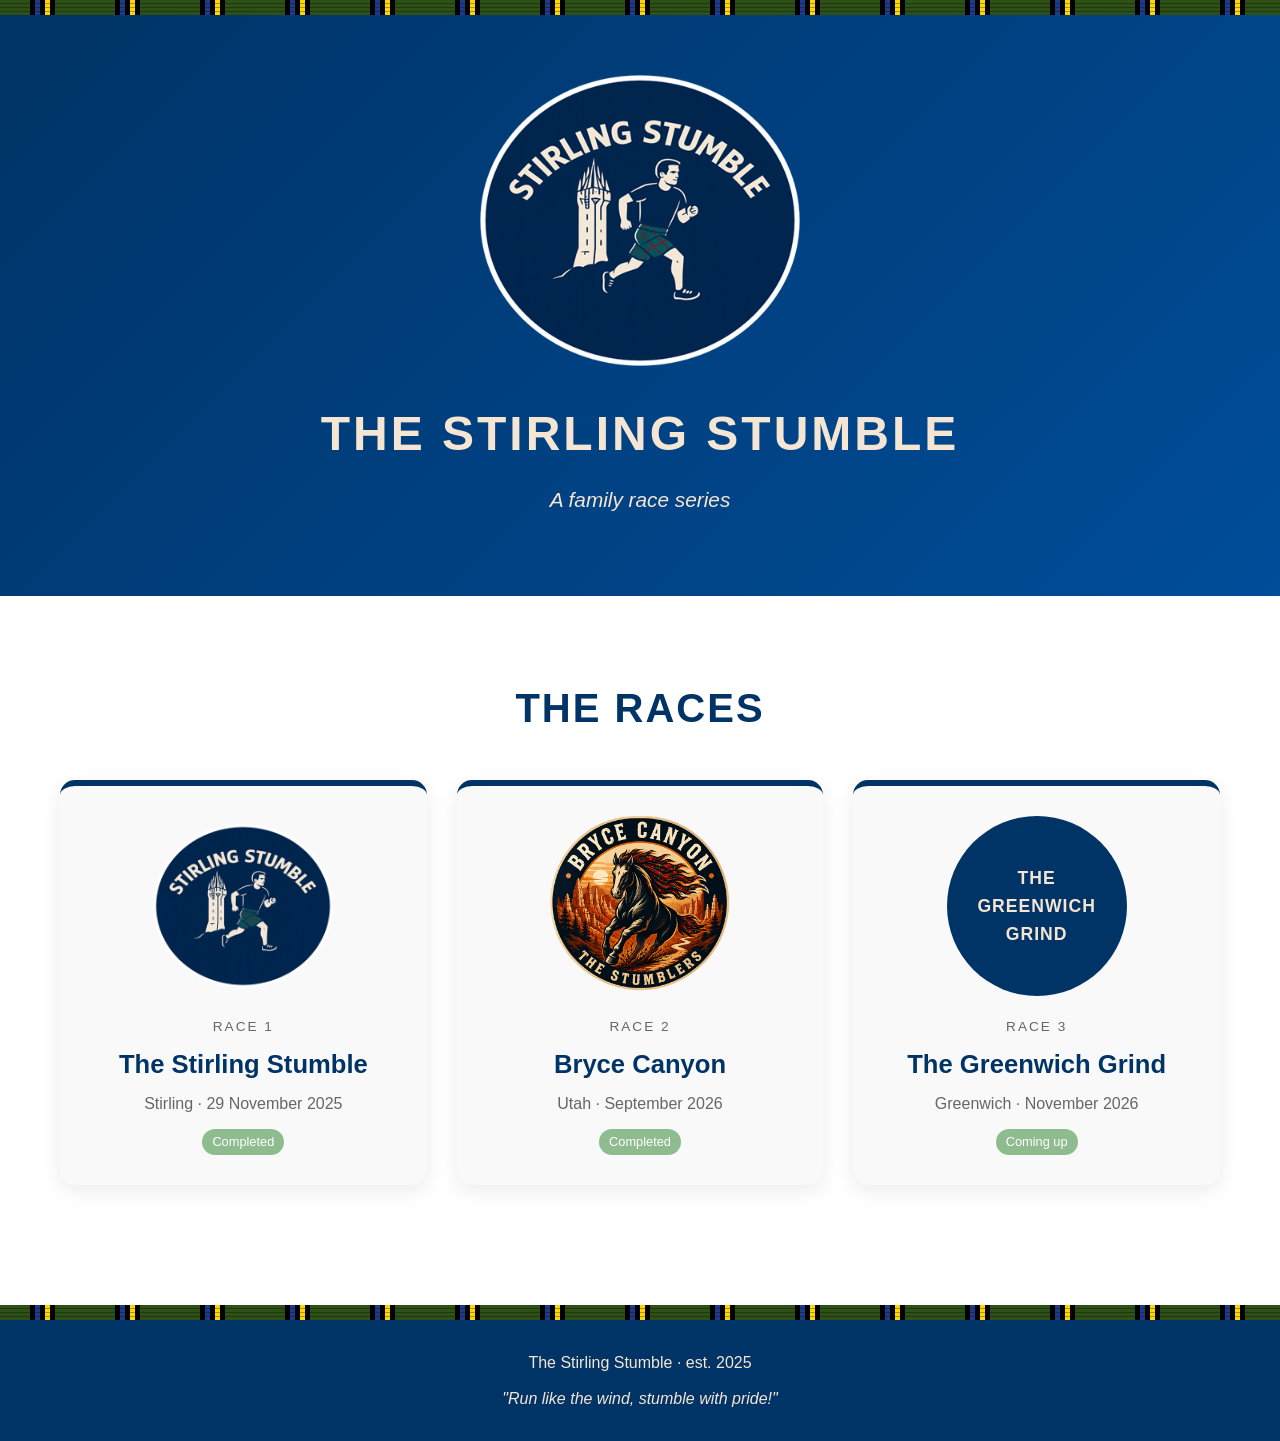
==== stirlingstumble/index.html @ 62177d81 "Add unlisted Stirling Stumble family race pages - /stirlingstumble landing page linking to each race" ====
<!DOCTYPE html>
<html lang="en">
<head>
  <meta charset="UTF-8">
  <meta name="viewport" content="width=device-width, initial-scale=1.0">
  <!-- Keeps this page out of Google search results; it is only reachable by link -->
  <meta name="robots" content="noindex, nofollow">
  <title>The Stirling Stumble</title>
  <link rel="stylesheet" href="stumble.css">
</head>
<body>
  <div class="tartan-accent"></div>

  <div class="hero">
    <div class="logo-plain">
      <img src="images/stirling-circle.png" alt="Stirling Stumble logo">
    </div>
    <h1>The Stirling Stumble</h1>
    <p class="tagline">A family race series</p>
  </div>

  <div class="container">
    <section class="section">
      <h2>The Races</h2>
      <div class="series-grid">

        <!-- Race 1 -->
        <a class="series-card" href="2025-stirling.html">
          <img src="images/stirling-circle.png" alt="Stirling Stumble logo">
          <div class="race-number">Race 1</div>
          <h3>The Stirling Stumble</h3>
          <div class="when">Stirling &middot; 29 November 2025</div>
          <span class="status">Completed</span>
        </a>

        <!-- Race 2 -->
        <a class="series-card" href="2026-bryce-canyon.html">
          <img src="images/bryce-canyon-logo.png" alt="Bryce Canyon Stumblers logo">
          <div class="race-number">Race 2</div>
          <h3>Bryce Canyon</h3>
          <div class="when">Utah &middot; September 2026</div>
          <span class="status">Completed</span>
        </a>

        <!-- Race 3 -->
        <a class="series-card" href="2026-greenwich-grind.html">
          <div class="placeholder-logo">The Greenwich Grind</div>
          <div class="race-number">Race 3</div>
          <h3>The Greenwich Grind</h3>
          <div class="when">Greenwich &middot; November 2026</div>
          <span class="status">Coming up</span>
        </a>

      </div>
    </section>
  </div>

  <div class="tartan-accent"></div>
  <footer>
    <p>The Stirling Stumble &middot; est. 2025</p>
    <p style="margin-top: 10px; font-style: italic;">"Run like the wind, stumble with pride!"</p>
  </footer>
</body>
</html>
---- stirlingstumble/stumble.css ----
/* =========================================================
   Stirling Stumble — shared styles for every race page.
   Colours are set once here; change them to restyle all pages.
   ========================================================= */
:root {
  --navy: #003366;
  --navy-light: #004d99;
  --cream: #f5e6d3;
  --green: #8fbc8f;
  --text: #333;
  --muted: #666;
  --card: #f9f9f9;
}

/* Bryce Canyon page uses canyon colours instead of navy */
body.bryce {
  --navy: #3b1f12;
  --navy-light: #a4471b;
  --green: #d9822b;
}

/* Greenwich Grind page */
body.greenwich {
  --navy: #1b3a2b;
  --navy-light: #2e6b4f;
  --green: #c9a227;
}

* { margin: 0; padding: 0; box-sizing: border-box; }

body {
  font-family: 'Segoe UI', Tahoma, Geneva, Verdana, sans-serif;
  line-height: 1.6;
  color: var(--text);
  background: #fff;
}

a { color: var(--navy-light); }

img { max-width: 100%; height: auto; display: block; }

/* Tartan stripe at top and bottom of each page */
.tartan-accent {
  height: 15px;
  background: repeating-linear-gradient(90deg,
    #2d5016 0px, #2d5016 30px, #000 30px, #000 35px,
    #1e3a8a 35px, #1e3a8a 40px, #000 40px, #000 45px,
    #ffd700 45px, #ffd700 50px, #000 50px, #000 55px,
    #2d5016 55px, #2d5016 85px);
  position: relative;
}
.tartan-accent::before {
  content: '';
  position: absolute;
  inset: 0;
  background: repeating-linear-gradient(0deg,
    transparent 0px, transparent 3px, rgba(0,0,0,0.3) 3px, rgba(0,0,0,0.3) 4px);
}

/* Small "back to all races" bar */
.topnav {
  background: var(--navy);
  padding: 10px 20px;
  font-size: 0.9em;
}
.topnav a { color: var(--cream); text-decoration: none; }
.topnav a:hover { text-decoration: underline; }

/* Big banner at the top of each page */
.hero {
  background: linear-gradient(135deg, var(--navy) 0%, var(--navy-light) 100%);
  color: var(--cream);
  padding: 60px 20px;
  text-align: center;
}
.logo-container {
  max-width: 400px;
  margin: 0 auto 30px;
  background: var(--navy);
  padding: 40px;
  border-radius: 15px;
  box-shadow: 0 10px 30px rgba(0,0,0,0.3);
}
.logo-plain { max-width: 320px; margin: 0 auto 30px; }
h1 {
  font-size: 3em;
  margin-bottom: 10px;
  text-transform: uppercase;
  letter-spacing: 3px;
}
.tagline { font-size: 1.3em; margin-bottom: 20px; font-style: italic; }
.date-banner {
  background: var(--cream);
  color: var(--navy);
  padding: 20px;
  font-size: 1.5em;
  font-weight: bold;
  margin-top: 30px;
  border-radius: 10px;
  display: inline-block;
}

.container { max-width: 1200px; margin: 0 auto; padding: 20px; }
.section { margin: 60px 0; }
.section h2 {
  color: var(--navy);
  font-size: 2.5em;
  margin-bottom: 30px;
  text-align: center;
  text-transform: uppercase;
  letter-spacing: 2px;
}

/* Race cards (10K / 5K on race pages) */
.race-options {
  display: grid;
  grid-template-columns: repeat(auto-fit, minmax(280px, 1fr));
  gap: 30px;
  margin-top: 40px;
}
.race-card {
  background: linear-gradient(135deg, var(--navy) 0%, var(--navy-light) 100%);
  color: var(--cream);
  padding: 40px;
  border-radius: 15px;
  box-shadow: 0 10px 30px rgba(0,0,0,0.2);
  text-align: center;
  transition: transform 0.3s ease;
}
.race-card:hover { transform: translateY(-10px); }
.race-card h3 { font-size: 2.2em; margin-bottom: 15px; color: var(--cream); }
.race-card .distance { font-size: 3em; font-weight: bold; margin: 20px 0; color: var(--green); }

/* Series cards (one per race, on the main Stumble page) */
.series-grid {
  display: grid;
  grid-template-columns: repeat(auto-fit, minmax(260px, 1fr));
  gap: 30px;
  margin-top: 40px;
}
.series-card {
  display: block;
  background: var(--card);
  border-radius: 15px;
  border-top: 6px solid var(--navy);
  padding: 30px;
  text-align: center;
  text-decoration: none;
  color: var(--text);
  box-shadow: 0 6px 20px rgba(0,0,0,0.08);
  transition: transform 0.3s ease, box-shadow 0.3s ease;
}
.series-card:hover { transform: translateY(-6px); box-shadow: 0 12px 30px rgba(0,0,0,0.15); }
.series-card img { width: 180px; height: 180px; object-fit: contain; margin: 0 auto 20px; }
.series-card .placeholder-logo {
  width: 180px; height: 180px; margin: 0 auto 20px;
  border-radius: 50%;
  background: var(--navy);
  color: var(--cream);
  display: flex; align-items: center; justify-content: center;
  font-size: 1.1em; font-weight: bold; text-transform: uppercase; letter-spacing: 1px;
  padding: 20px;
}
.series-card .race-number { color: var(--muted); font-size: 0.85em; text-transform: uppercase; letter-spacing: 2px; }
.series-card h3 { color: var(--navy); font-size: 1.6em; margin: 6px 0; }
.series-card .when { color: var(--muted); }
.series-card .status {
  display: inline-block;
  margin-top: 12px;
  font-size: 0.8em;
  padding: 3px 10px;
  border-radius: 20px;
  background: var(--green);
  color: #fff;
}

/* Info cards */
.info-grid {
  display: grid;
  grid-template-columns: repeat(auto-fit, minmax(250px, 1fr));
  gap: 30px;
  margin-top: 40px;
}
.info-card {
  background: var(--card);
  padding: 30px;
  border-radius: 10px;
  border-left: 5px solid var(--navy);
}
.info-card h3 { color: var(--navy); margin-bottom: 15px; font-size: 1.5em; }
.info-card p { color: var(--muted); line-height: 1.8; }

/* Green call-out boxes */
.highlight {
  background: var(--green);
  color: #fff;
  padding: 40px;
  border-radius: 15px;
  text-align: center;
  margin: 40px 0;
}
.highlight h3 { font-size: 2em; margin-bottom: 20px; }
.highlight p { font-size: 1.2em; }

/* Photo gallery: add one <figure> per photo */
.gallery {
  display: grid;
  grid-template-columns: repeat(auto-fill, minmax(260px, 1fr));
  gap: 20px;
}
.gallery figure {
  background: var(--card);
  border-radius: 10px;
  overflow: hidden;
  box-shadow: 0 4px 14px rgba(0,0,0,0.08);
}
.gallery img { width: 100%; aspect-ratio: 4 / 3; object-fit: cover; }
.gallery figcaption { padding: 10px 14px; font-size: 0.9em; color: var(--muted); }
.gallery-empty {
  text-align: center;
  color: var(--muted);
  font-style: italic;
  padding: 40px 20px;
  border: 2px dashed #ddd;
  border-radius: 10px;
}

footer {
  background: var(--navy);
  color: var(--cream);
  text-align: center;
  padding: 30px 20px;
}
.container { padding-bottom: 60px; }

@media (max-width: 768px) {
  h1 { font-size: 2em; }
  .section h2 { font-size: 2em; }
  .logo-container { padding: 24px; }
}
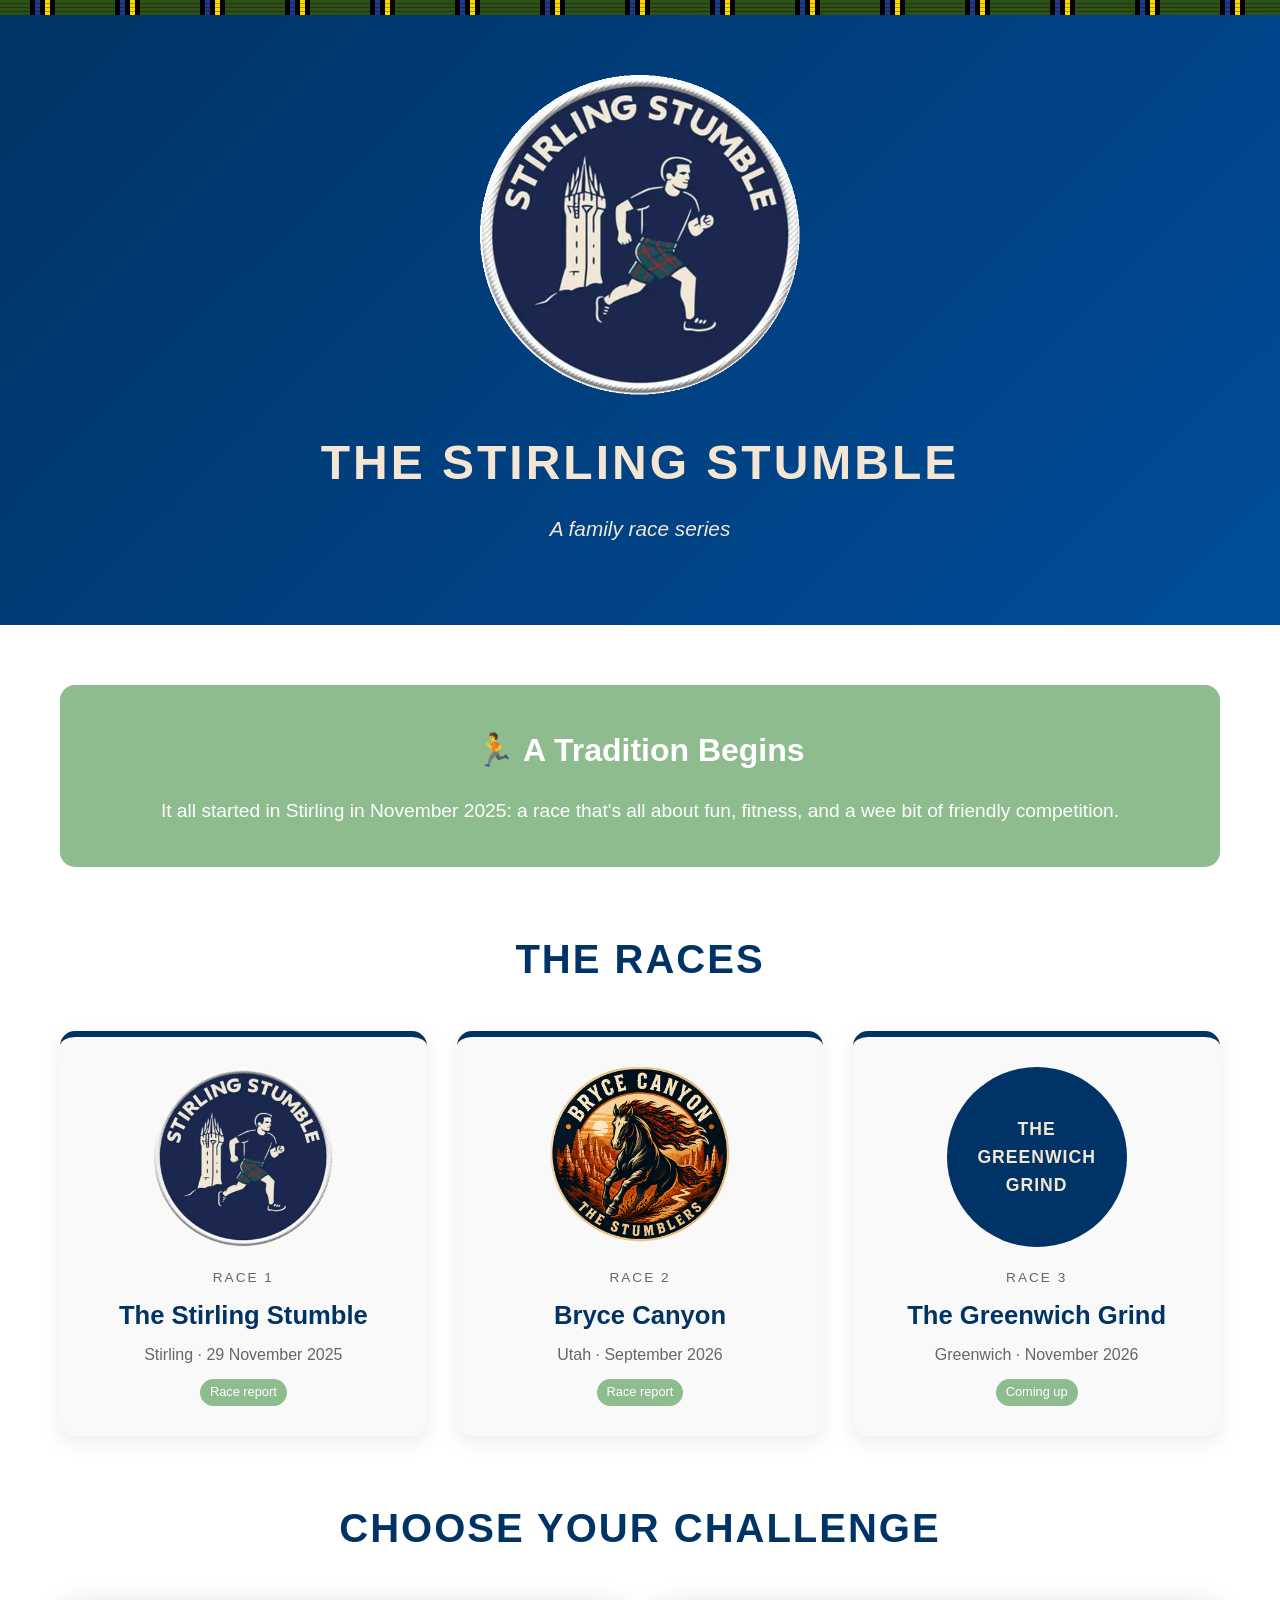
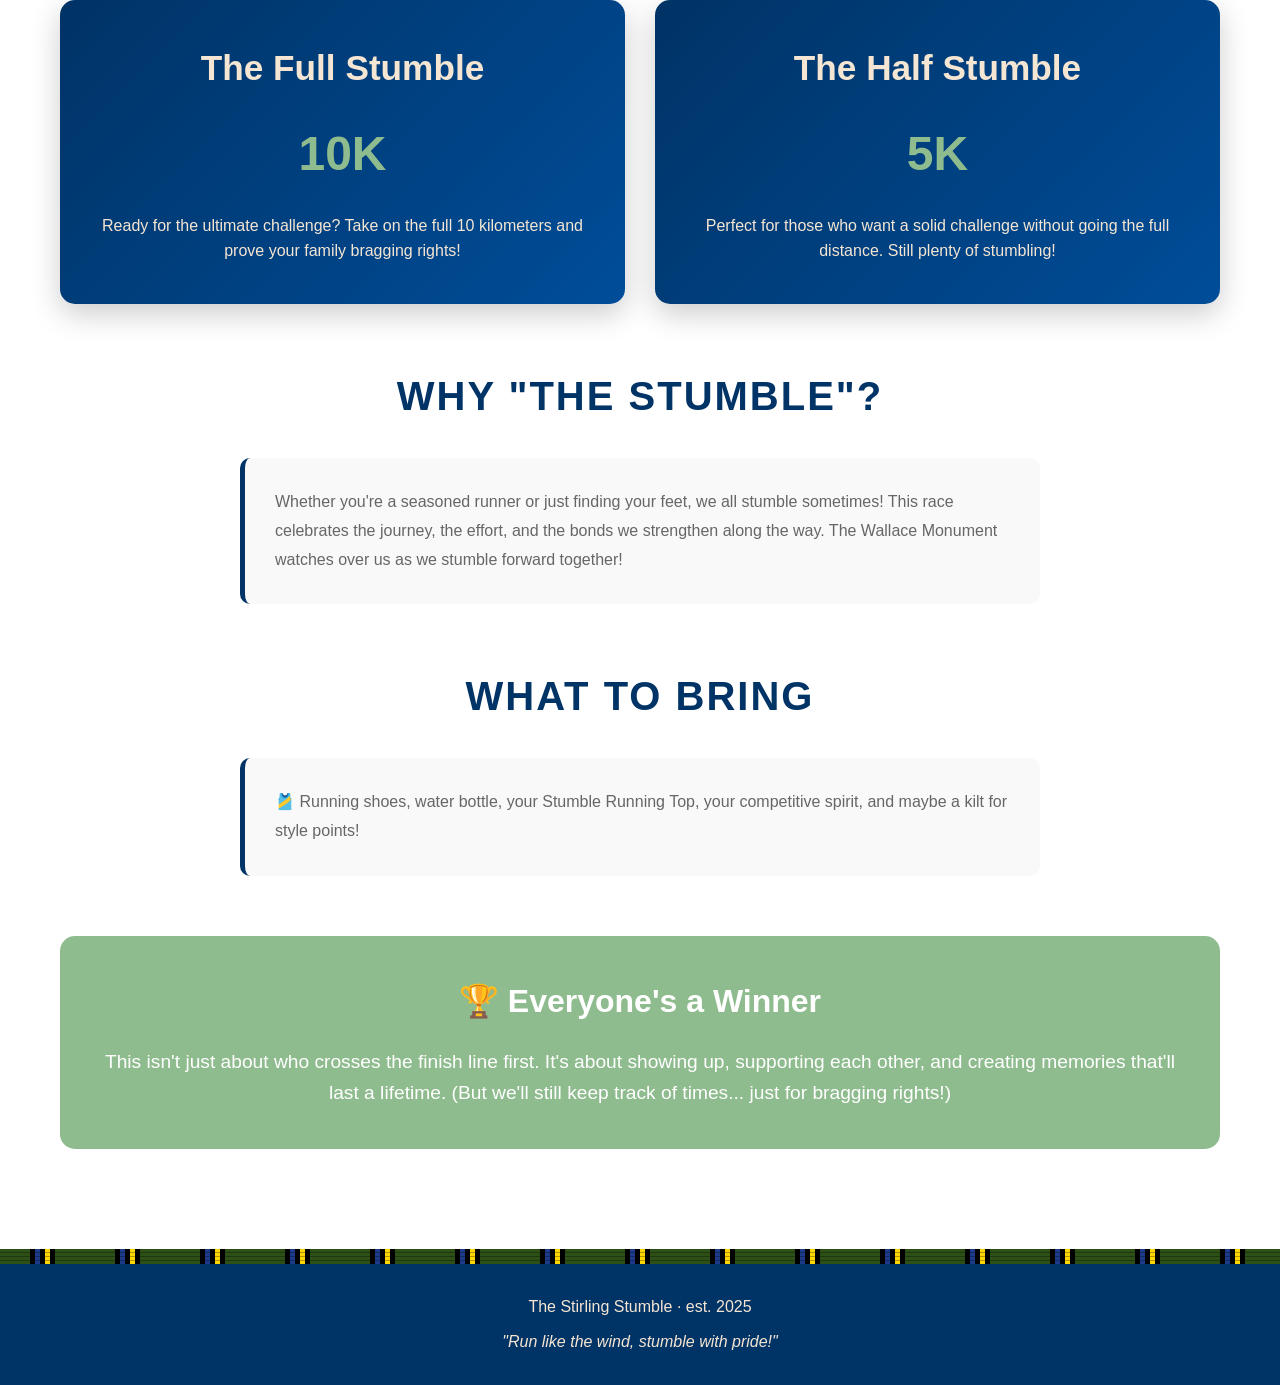
==== commit 992ffdf8: "Stirling Stumble: round patch logo, 2025 race report, series info on main page Co-Authored-By: Claud" ====
--- a/stirlingstumble/index.html
+++ b/stirlingstumble/index.html
@@ -13,24 +13,32 @@
 
   <div class="hero">
     <div class="logo-plain">
-      <img src="images/stirling-circle.png" alt="Stirling Stumble logo">
+      <img src="images/stirling-patch.png" alt="Stirling Stumble logo">
     </div>
     <h1>The Stirling Stumble</h1>
     <p class="tagline">A family race series</p>
   </div>
 
   <div class="container">
+
+    <div class="highlight">
+      <h3>🏃 A Tradition Begins</h3>
+      <p>It all started in Stirling in November 2025: a race that's all about fun, fitness, and a wee bit of friendly competition.</p>
+    </div>
+
+    <!-- ===== THE RACES =====
+         One <a class="series-card"> block per race. Copy one to add a new race. -->
     <section class="section">
       <h2>The Races</h2>
       <div class="series-grid">
 
         <!-- Race 1 -->
         <a class="series-card" href="2025-stirling.html">
-          <img src="images/stirling-circle.png" alt="Stirling Stumble logo">
+          <img src="images/stirling-patch.png" alt="Stirling Stumble logo">
           <div class="race-number">Race 1</div>
           <h3>The Stirling Stumble</h3>
           <div class="when">Stirling &middot; 29 November 2025</div>
-          <span class="status">Completed</span>
+          <span class="status">Race report</span>
         </a>
 
         <!-- Race 2 -->
@@ -39,7 +47,7 @@
           <div class="race-number">Race 2</div>
           <h3>Bryce Canyon</h3>
           <div class="when">Utah &middot; September 2026</div>
-          <span class="status">Completed</span>
+          <span class="status">Race report</span>
         </a>
 
         <!-- Race 3 -->
@@ -53,6 +61,41 @@
 
       </div>
     </section>
+
+    <section class="section">
+      <h2>Choose Your Challenge</h2>
+      <div class="race-options">
+        <div class="race-card">
+          <h3>The Full Stumble</h3>
+          <div class="distance">10K</div>
+          <p>Ready for the ultimate challenge? Take on the full 10 kilometers and prove your family bragging rights!</p>
+        </div>
+        <div class="race-card">
+          <h3>The Half Stumble</h3>
+          <div class="distance">5K</div>
+          <p>Perfect for those who want a solid challenge without going the full distance. Still plenty of stumbling!</p>
+        </div>
+      </div>
+    </section>
+
+    <section class="section">
+      <h2>Why "The Stumble"?</h2>
+      <div class="info-card" style="max-width: 800px; margin: 0 auto;">
+        <p>Whether you're a seasoned runner or just finding your feet, we all stumble sometimes! This race celebrates the journey, the effort, and the bonds we strengthen along the way. The Wallace Monument watches over us as we stumble forward together!</p>
+      </div>
+    </section>
+
+    <section class="section">
+      <h2>What to Bring</h2>
+      <div class="info-card" style="max-width: 800px; margin: 0 auto;">
+        <p>🎽 Running shoes, water bottle, your Stumble Running Top, your competitive spirit, and maybe a kilt for style points!</p>
+      </div>
+    </section>
+
+    <div class="highlight">
+      <h3>🏆 Everyone's a Winner</h3>
+      <p>This isn't just about who crosses the finish line first. It's about showing up, supporting each other, and creating memories that'll last a lifetime. (But we'll still keep track of times... just for bragging rights!)</p>
+    </div>
   </div>
 
   <div class="tartan-accent"></div>
--- a/stirlingstumble/stumble.css
+++ b/stirlingstumble/stumble.css
@@ -202,6 +202,33 @@
 .highlight h3 { font-size: 2em; margin-bottom: 20px; }
 .highlight p { font-size: 1.2em; }
 
+/* Results table */
+.results-wrap { overflow-x: auto; }
+.results {
+  width: 100%;
+  max-width: 800px;
+  margin: 0 auto;
+  border-collapse: collapse;
+  font-size: 1.05em;
+}
+.results th {
+  background: var(--navy);
+  color: var(--cream);
+  text-align: left;
+  padding: 12px 16px;
+}
+.results td { padding: 10px 16px; border-bottom: 1px solid #e5e5e5; }
+.results tr:nth-child(even) td { background: var(--card); }
+.results .pos { width: 3em; color: var(--muted); }
+
+/* Race report text */
+.report {
+  max-width: 800px;
+  margin: 0 auto;
+  font-size: 1.1em;
+}
+.report p { margin-bottom: 1em; }
+
 /* Photo gallery: add one <figure> per photo */
 .gallery {
   display: grid;
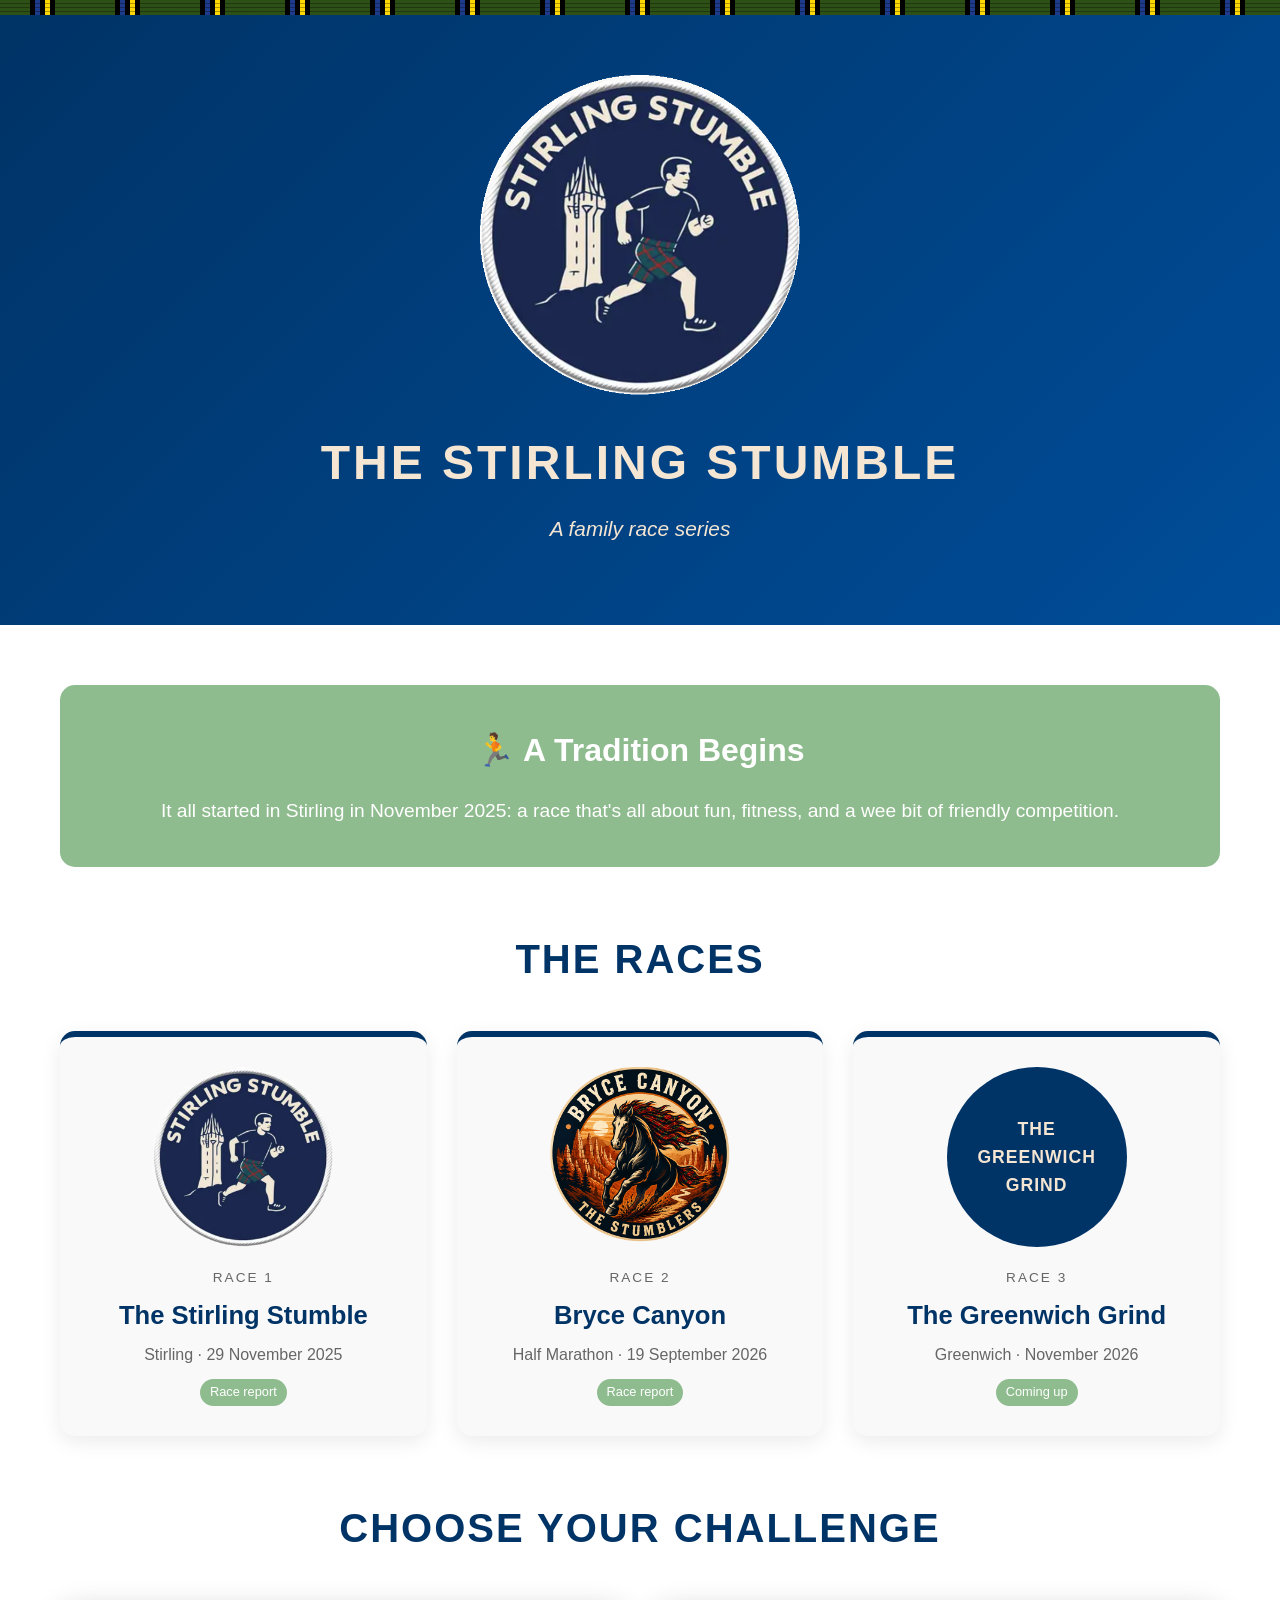
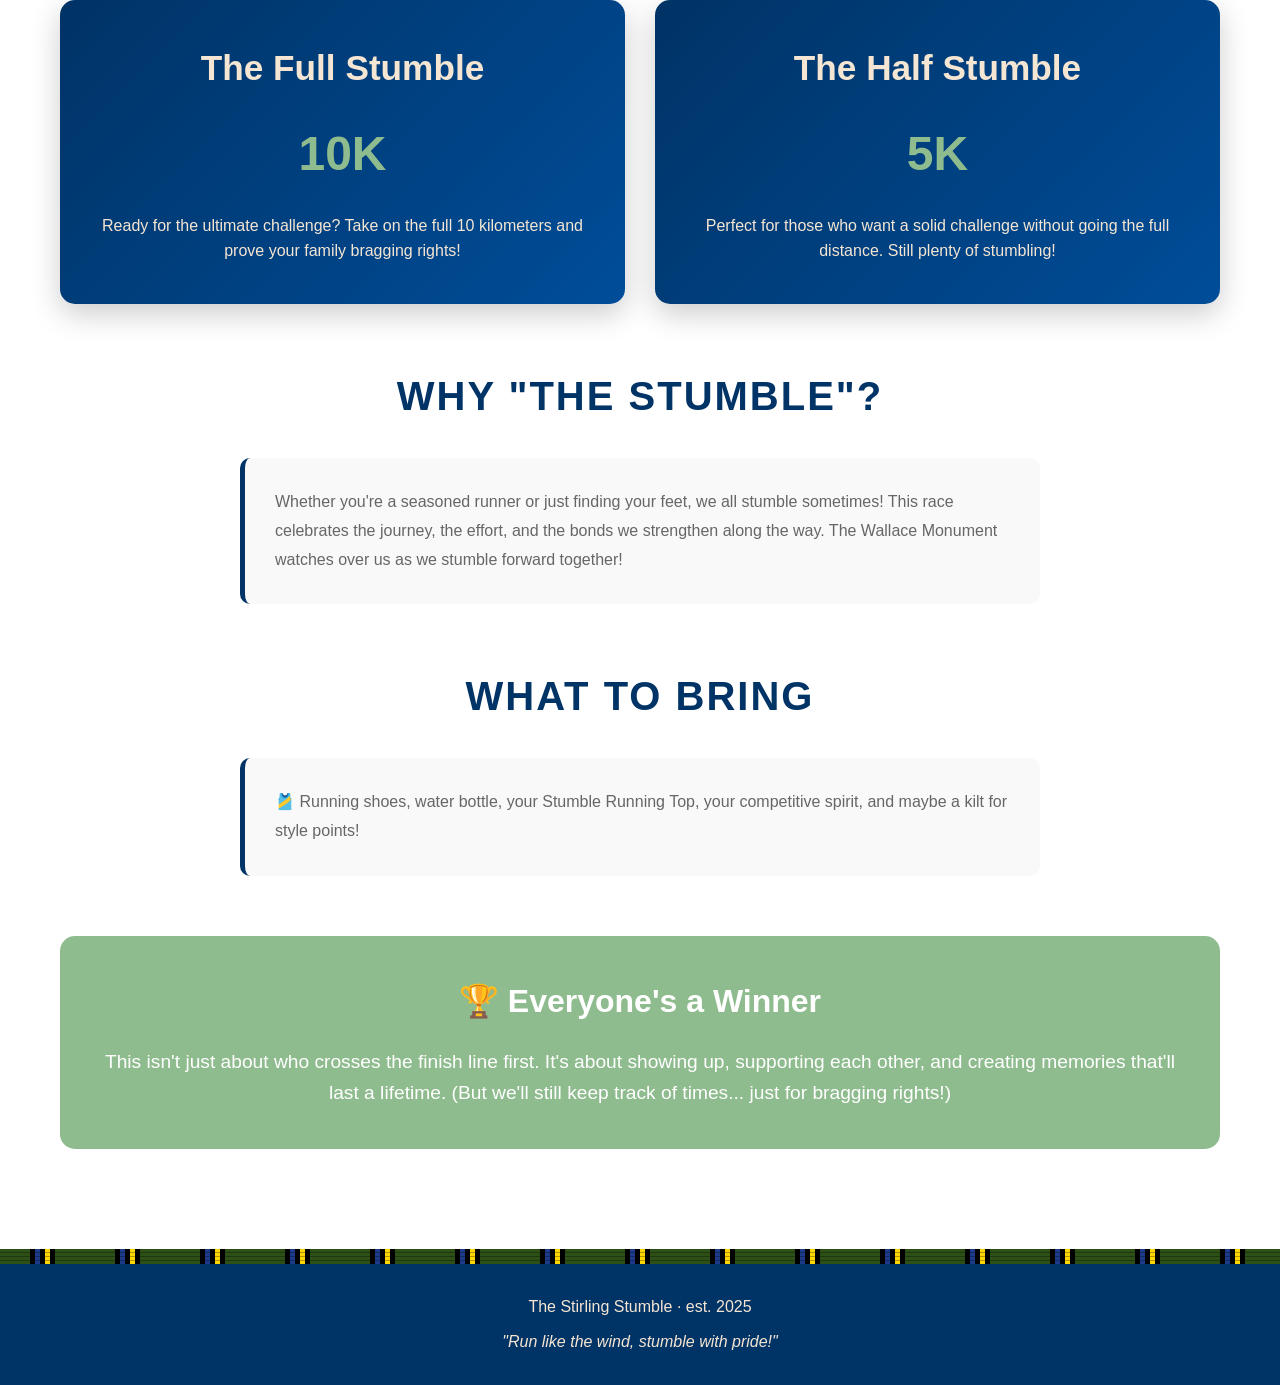
==== commit e2099465: "Stirling Stumble: Bryce Canyon Ultras half marathon details Co-Authored-By: Claude Opus 5.5 <noreply" ====
--- a/stirlingstumble/index.html
+++ b/stirlingstumble/index.html
@@ -46,7 +46,7 @@
           <img src="images/bryce-canyon-logo.png" alt="Bryce Canyon Stumblers logo">
           <div class="race-number">Race 2</div>
           <h3>Bryce Canyon</h3>
-          <div class="when">Utah &middot; September 2026</div>
+          <div class="when">Half Marathon &middot; 19 September 2026</div>
           <span class="status">Race report</span>
         </a>
 
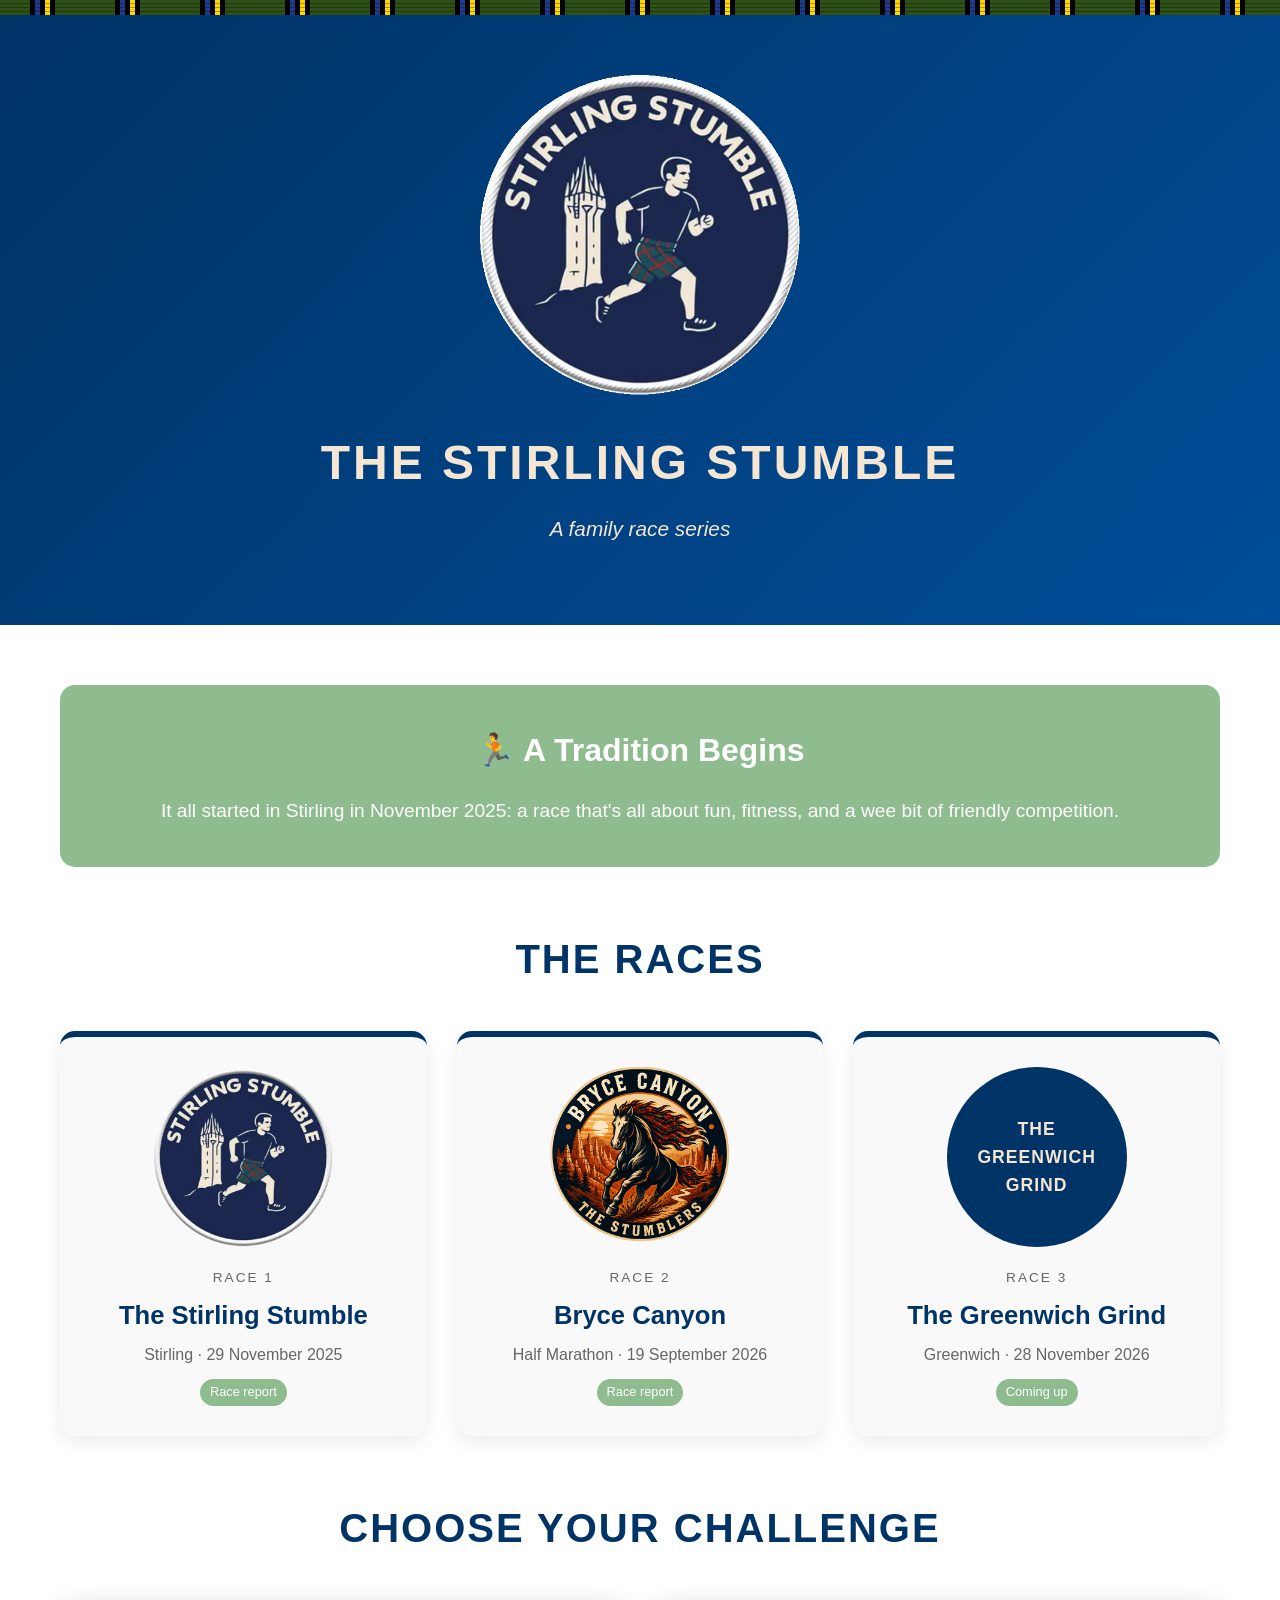
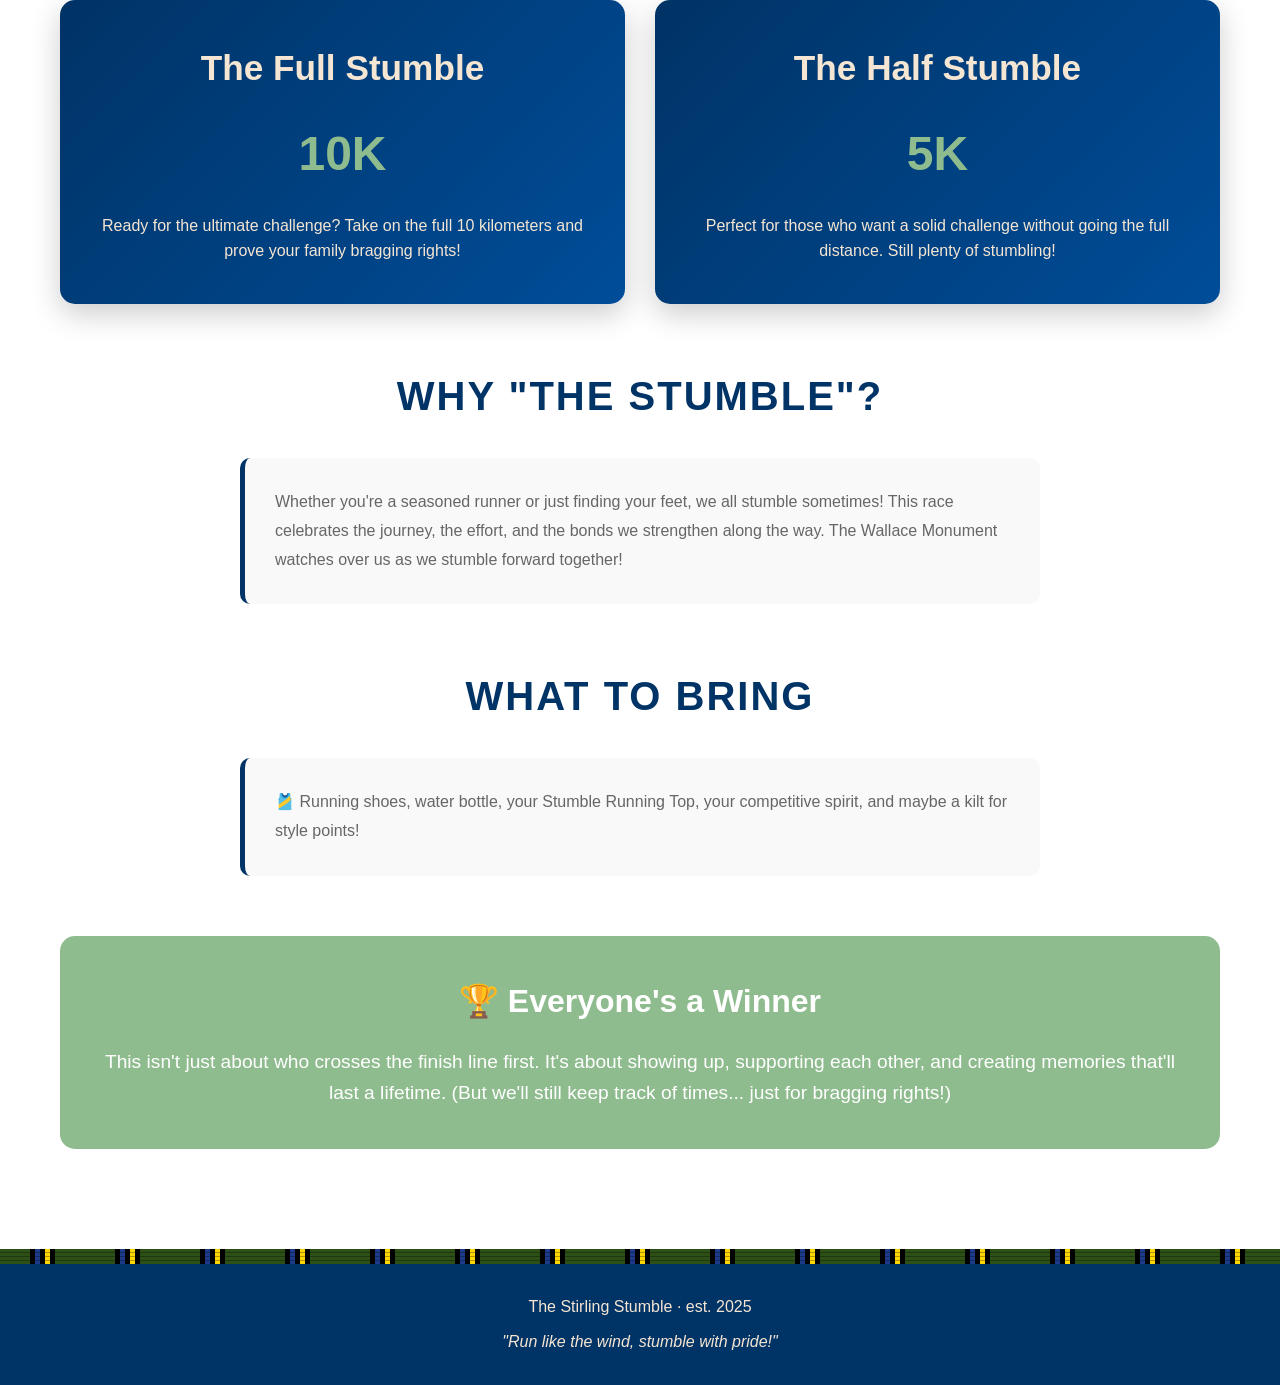
==== commit 165048d5: "Stirling Stumble: Greenwich Grind date (Sat 28 Nov 2026) Co-Authored-By: Claude Opus 5.5 <noreply@an" ====
--- a/stirlingstumble/index.html
+++ b/stirlingstumble/index.html
@@ -55,7 +55,7 @@
           <div class="placeholder-logo">The Greenwich Grind</div>
           <div class="race-number">Race 3</div>
           <h3>The Greenwich Grind</h3>
-          <div class="when">Greenwich &middot; November 2026</div>
+          <div class="when">Greenwich &middot; 28 November 2026</div>
           <span class="status">Coming up</span>
         </a>
 
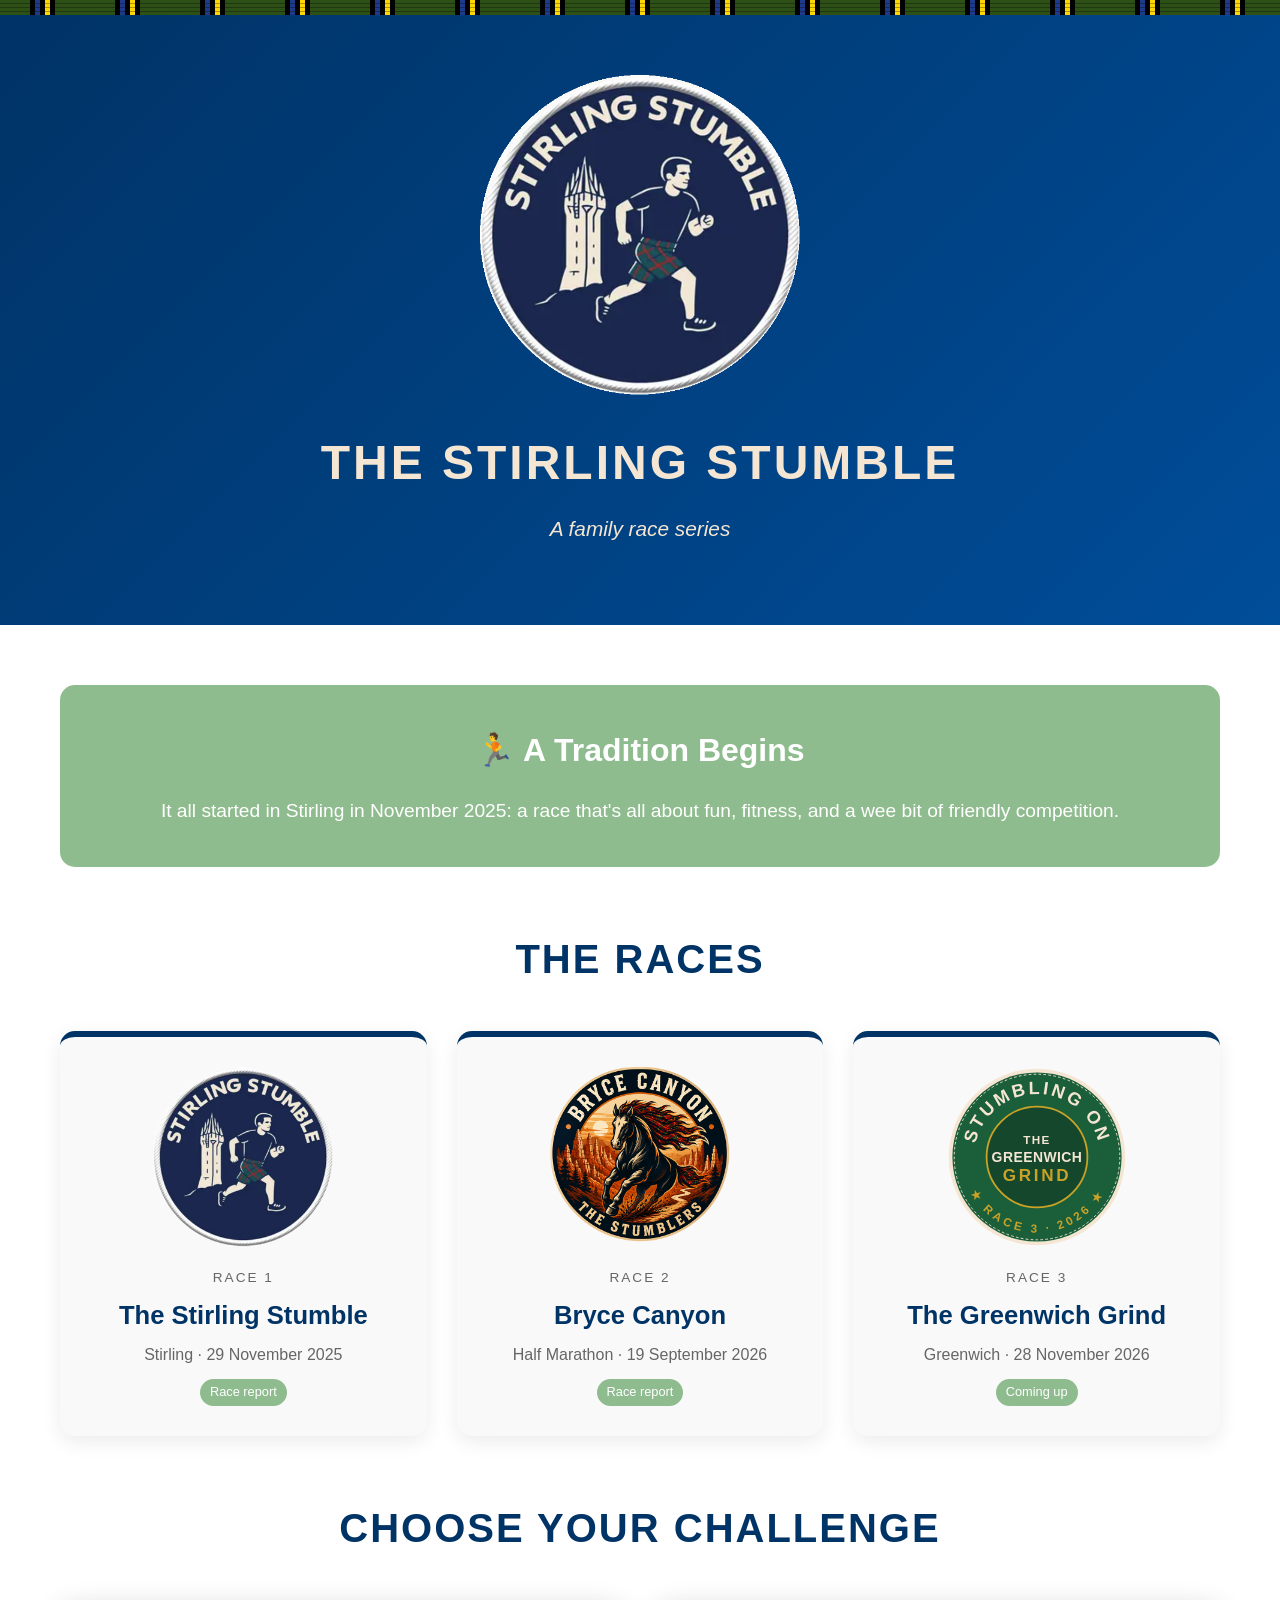
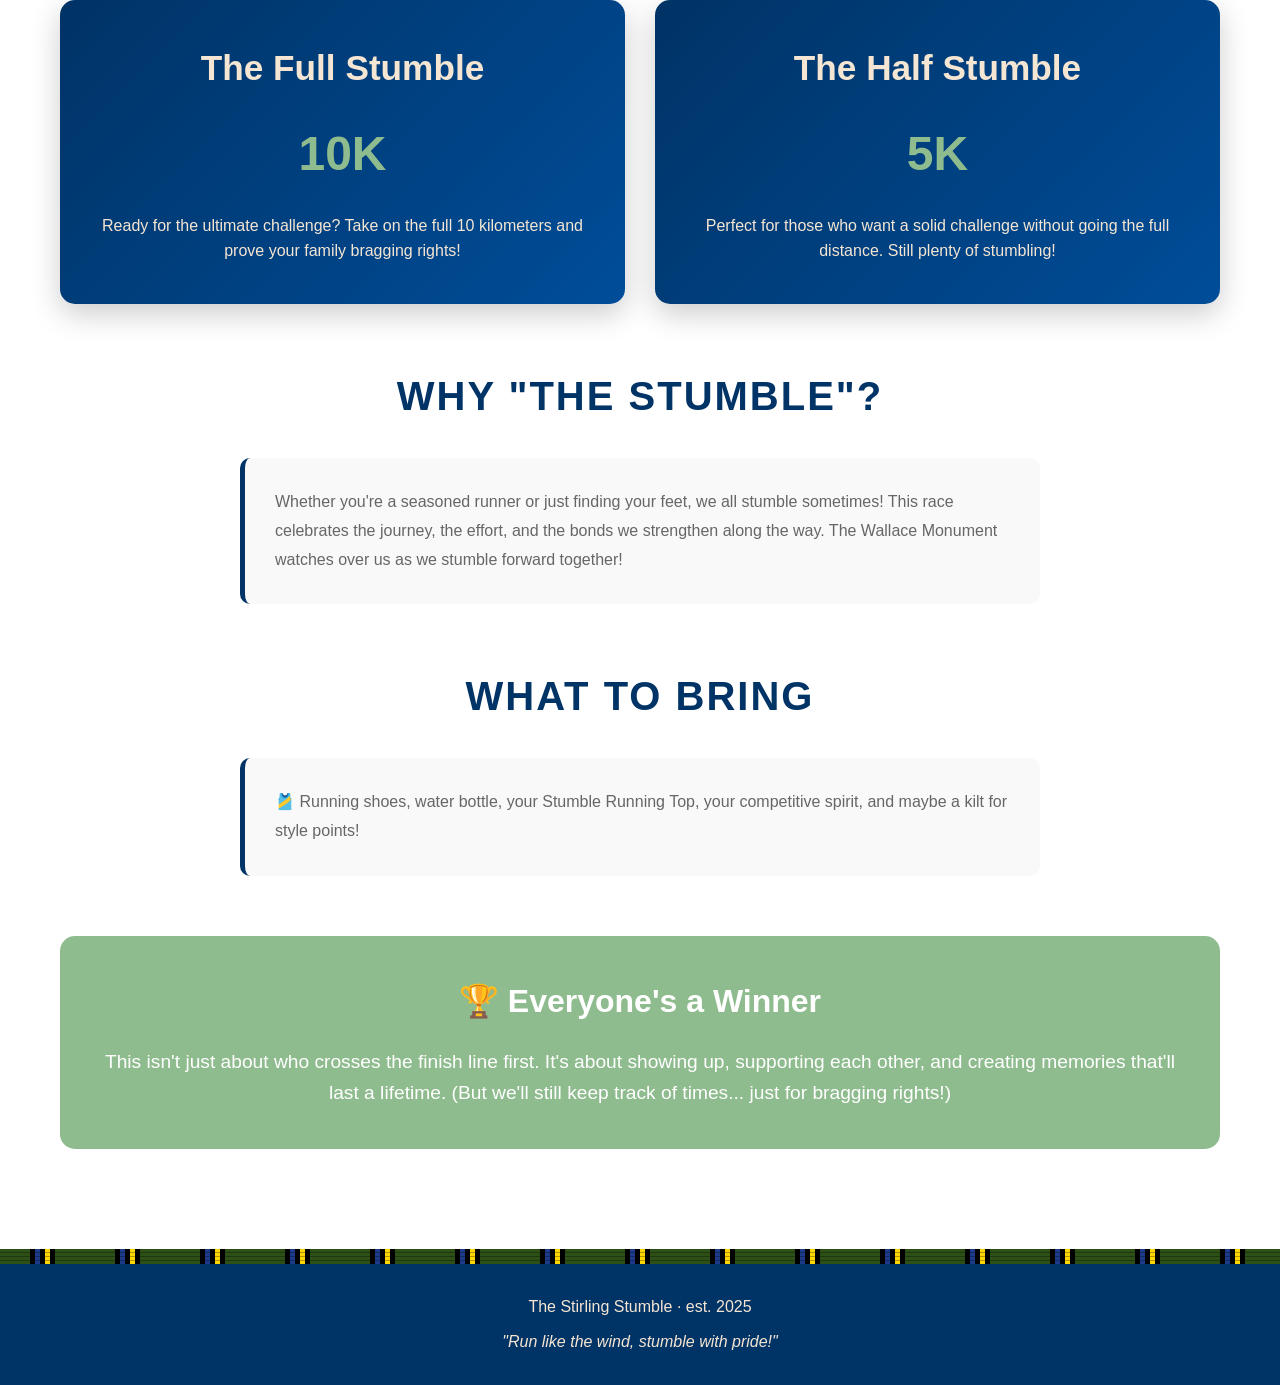
==== commit 4547c3cc: "Stirling Stumble: green Greenwich Grind badge with Stumbling On Co-Authored-By: Claude Opus 5.5 <nor" ====
--- a/stirlingstumble/index.html
+++ b/stirlingstumble/index.html
@@ -52,7 +52,7 @@
 
         <!-- Race 3 -->
         <a class="series-card" href="2026-greenwich-grind.html">
-          <div class="placeholder-logo">The Greenwich Grind</div>
+          <img src="images/greenwich-grind-badge.svg" alt="The Greenwich Grind badge: Stumbling On">
           <div class="race-number">Race 3</div>
           <h3>The Greenwich Grind</h3>
           <div class="when">Greenwich &middot; 28 November 2026</div>
--- a/stirlingstumble/stumble.css
+++ b/stirlingstumble/stumble.css
@@ -231,11 +231,14 @@
 
 /* Photo gallery: add one <figure> per photo */
 .gallery {
-  display: grid;
-  grid-template-columns: repeat(auto-fill, minmax(260px, 1fr));
+  display: flex;
+  flex-wrap: wrap;
+  justify-content: center;
   gap: 20px;
+  margin-bottom: 20px;
 }
 .gallery figure {
+  flex: 0 1 270px;
   background: var(--card);
   border-radius: 10px;
   overflow: hidden;
@@ -243,6 +246,21 @@
 }
 .gallery img { width: 100%; aspect-ratio: 4 / 3; object-fit: cover; }
 .gallery figcaption { padding: 10px 14px; font-size: 0.9em; color: var(--muted); }
+/* A single wide photo across the full width (add class="gallery wide") */
+.gallery.wide figure { flex-basis: 100%; }
+.gallery.wide img { aspect-ratio: 16 / 9; }
+
+/* Optional sub-heading above a row of photos */
+.gallery-heading {
+  color: var(--navy);
+  font-size: 1.3em;
+  text-align: center;
+  margin: 30px 0 12px;
+  text-transform: uppercase;
+  letter-spacing: 1px;
+}
+.gallery-heading:first-of-type { margin-top: 0; }
+
 .gallery-empty {
   text-align: center;
   color: var(--muted);
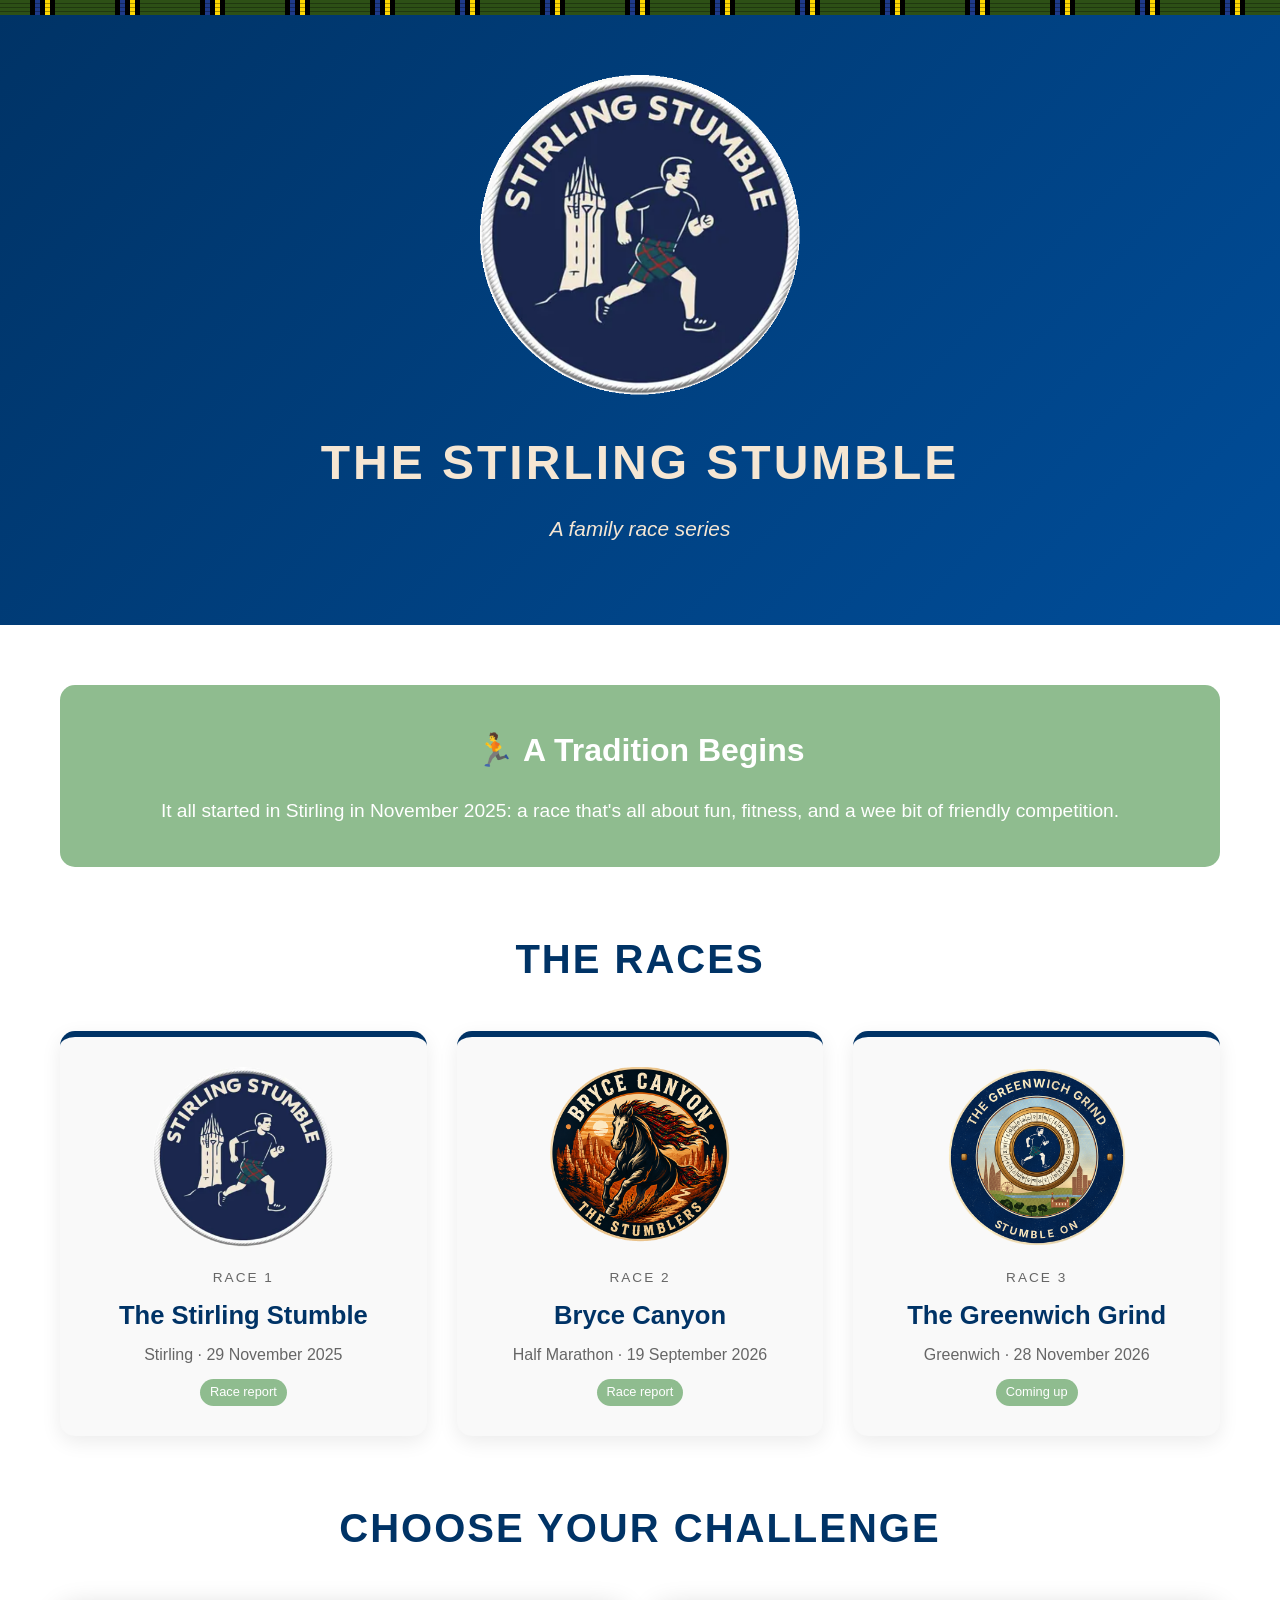
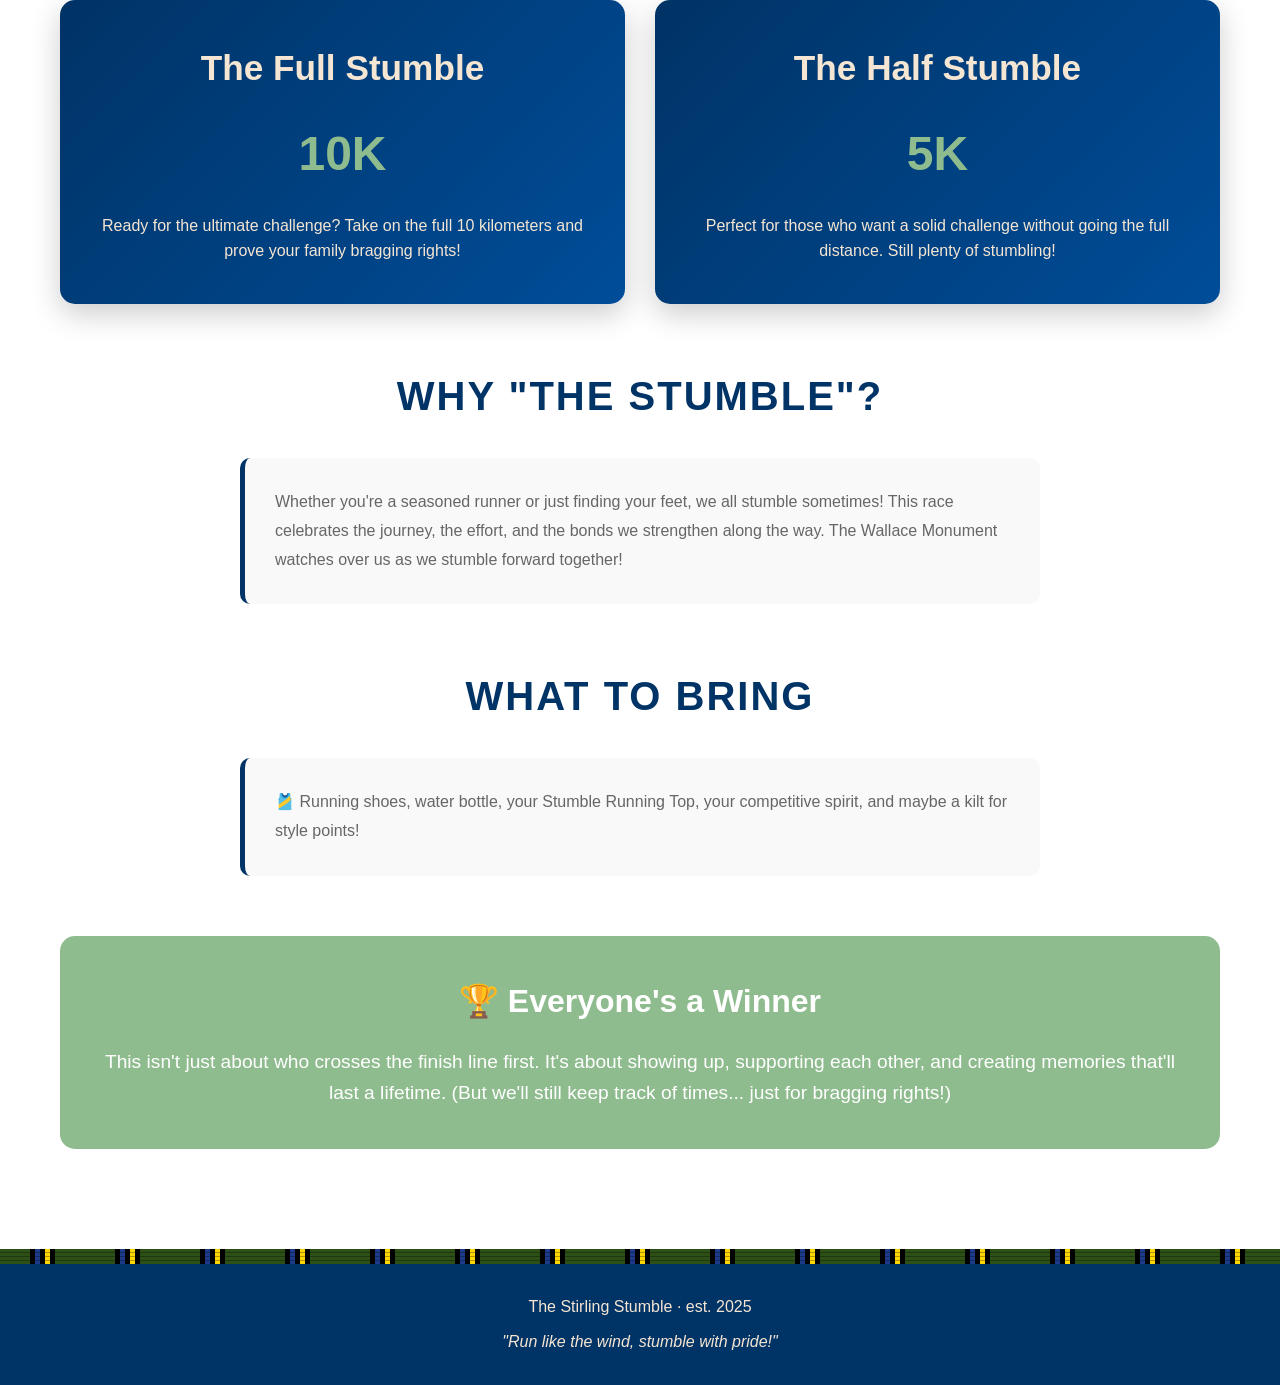
==== commit d013923d: "Stirling Stumble: new Greenwich Grind badge artwork Co-Authored-By: Claude Opus 5.5 <noreply@anthrop" ====
--- a/stirlingstumble/index.html
+++ b/stirlingstumble/index.html
@@ -52,7 +52,7 @@
 
         <!-- Race 3 -->
         <a class="series-card" href="2026-greenwich-grind.html">
-          <img src="images/greenwich-grind-badge.svg" alt="The Greenwich Grind badge: Stumbling On">
+          <img src="images/greenwich-grind-badge.png" alt="The Greenwich Grind badge: Stumble On">
           <div class="race-number">Race 3</div>
           <h3>The Greenwich Grind</h3>
           <div class="when">Greenwich &middot; 28 November 2026</div>
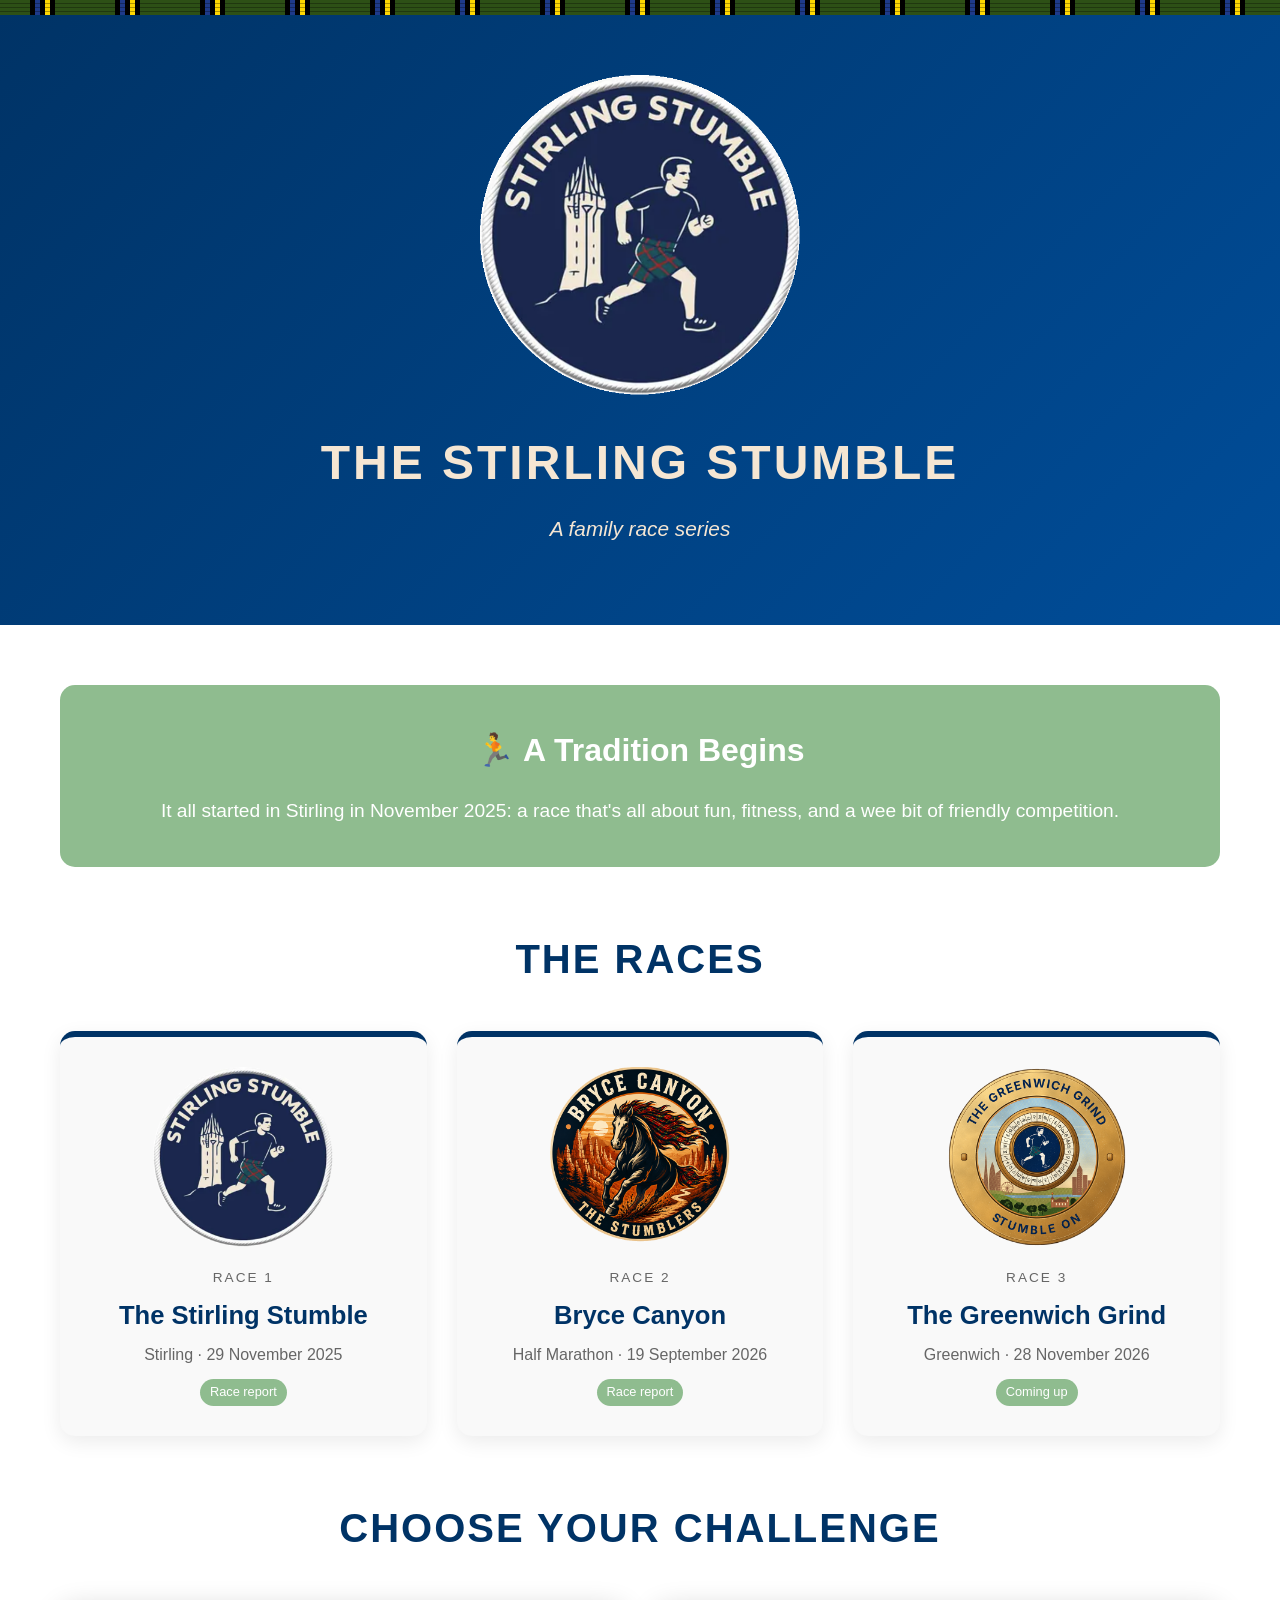
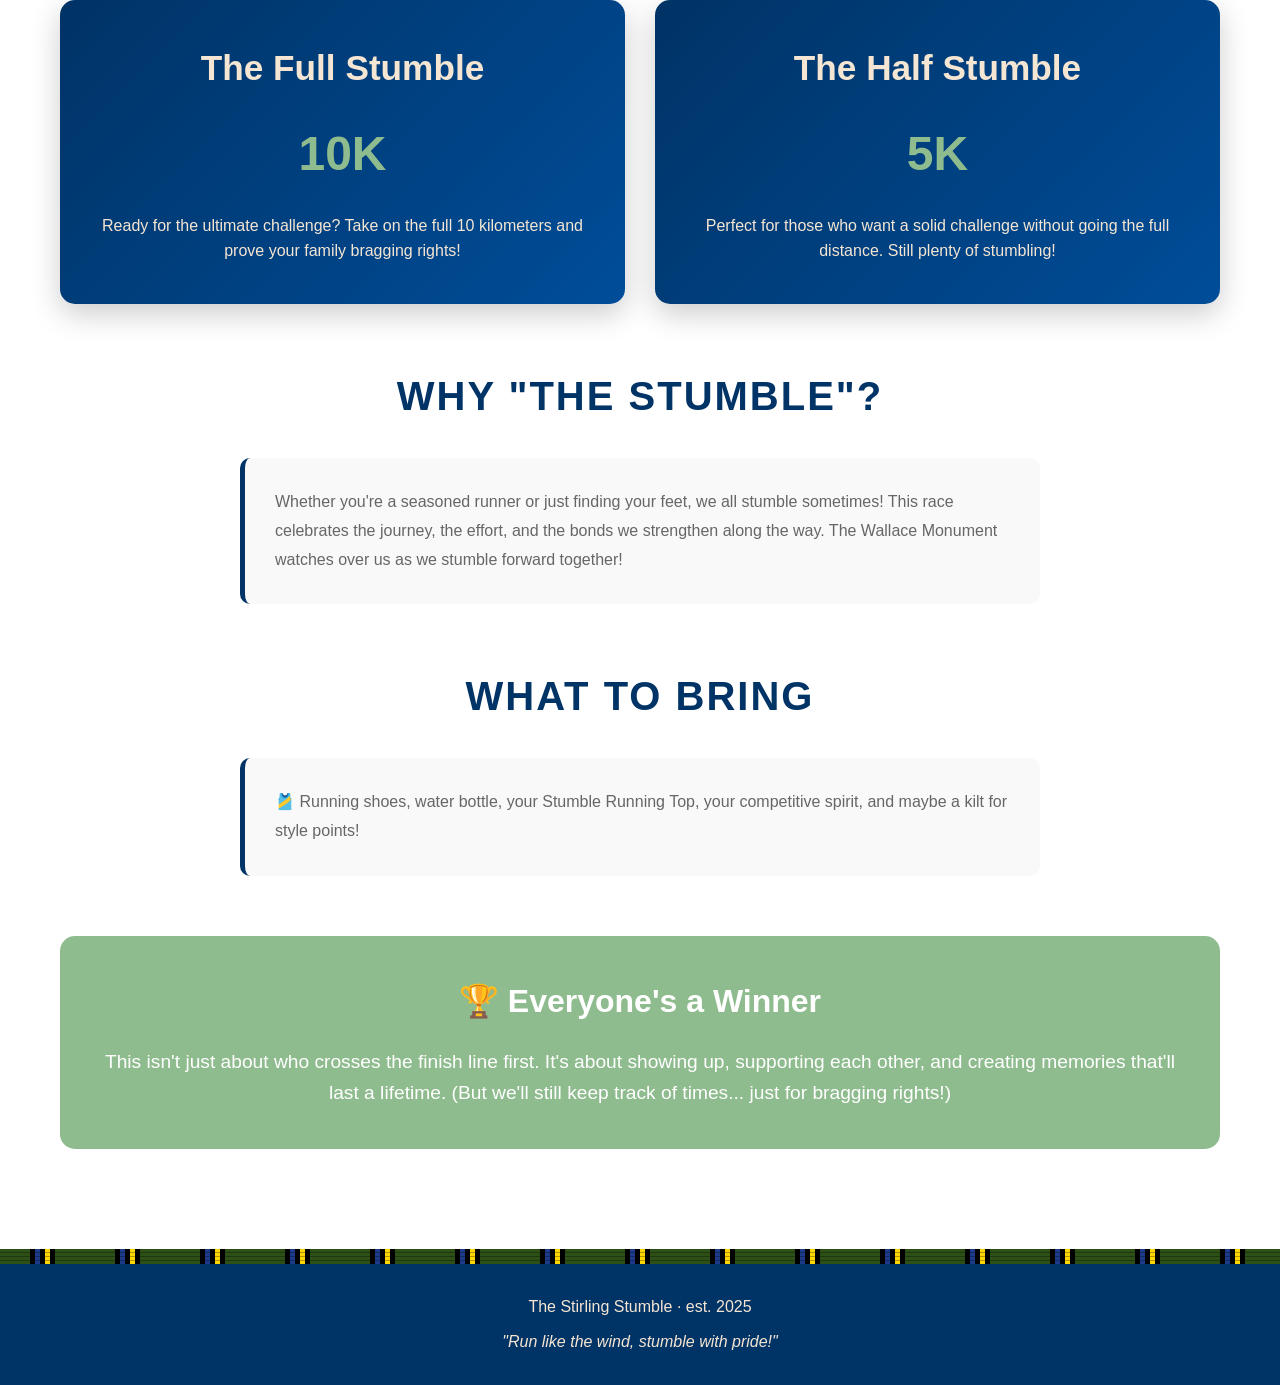
==== commit 113dc910: "Stirling Stumble: rename Grind badge file so browsers load v17 Co-Authored-By: Claude Opus 5.5 <nore" ====
--- a/stirlingstumble/index.html
+++ b/stirlingstumble/index.html
@@ -52,7 +52,7 @@
 
         <!-- Race 3 -->
         <a class="series-card" href="2026-greenwich-grind.html">
-          <img src="images/greenwich-grind-badge.png" alt="The Greenwich Grind badge: Stumble On">
+          <img src="images/greenwich-grind-badge-v17.png" alt="The Greenwich Grind badge: Stumble On">
           <div class="race-number">Race 3</div>
           <h3>The Greenwich Grind</h3>
           <div class="when">Greenwich &middot; 28 November 2026</div>
--- a/stirlingstumble/stumble.css
+++ b/stirlingstumble/stumble.css
@@ -19,11 +19,11 @@
   --green: #d9822b;
 }
 
-/* Greenwich Grind page */
+/* Greenwich Grind page: navy and gold, to match its badge */
 body.greenwich {
-  --navy: #1b3a2b;
-  --navy-light: #2e6b4f;
-  --green: #c9a227;
+  --navy: #0f2550;
+  --navy-light: #1f3f7a;
+  --green: #c08a2e;
 }
 
 * { margin: 0; padding: 0; box-sizing: border-box; }
